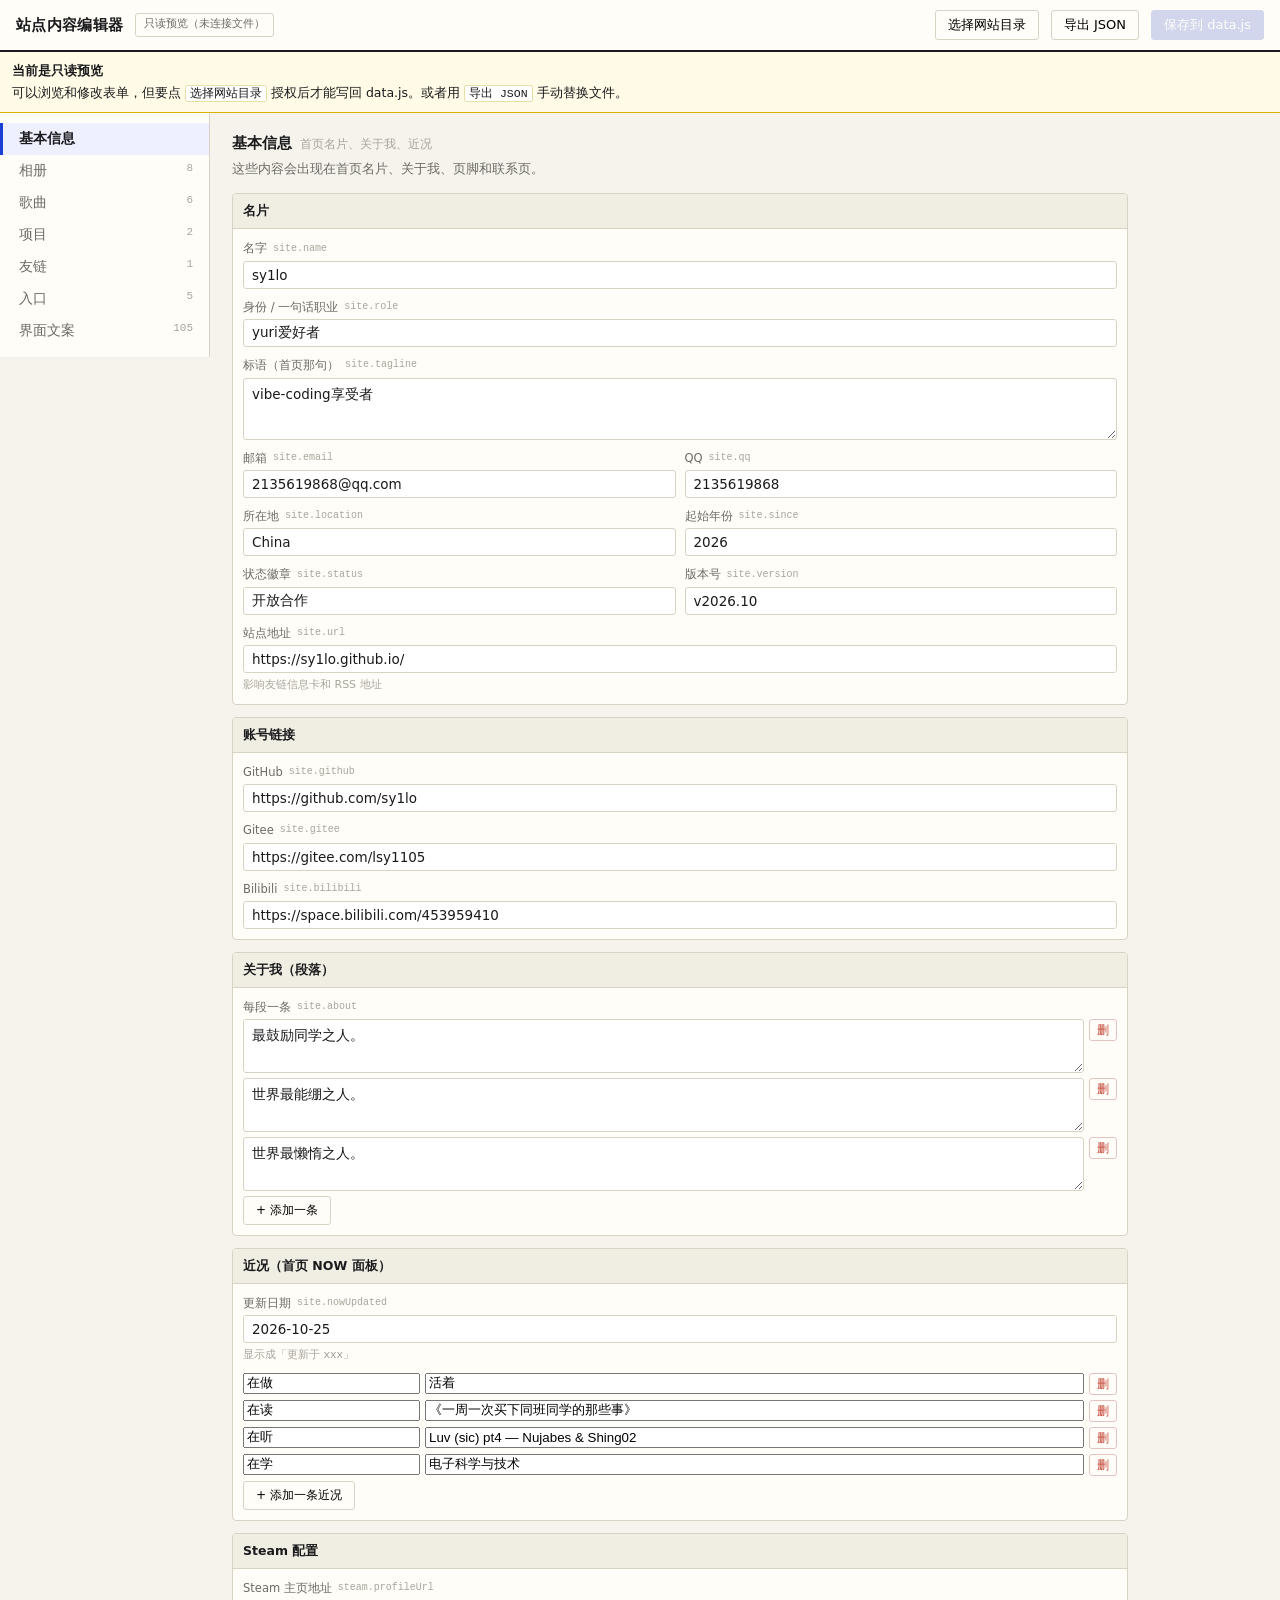
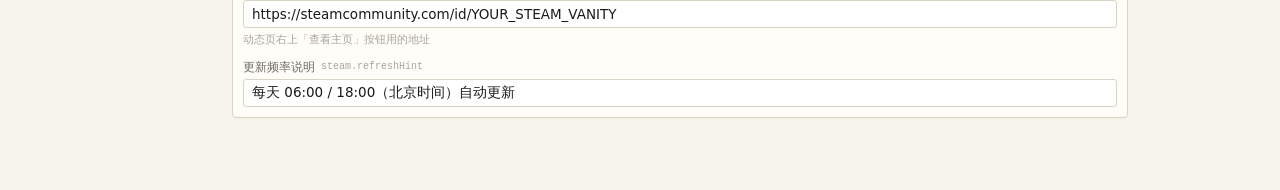
==== editor.html @ b324ead8 "feat: graphical editor for all site content; extract 105 hardcoded UI strings into data.js" ====
<!doctype html>
<html lang="zh-CN">
<head>
<meta charset="utf-8">
<meta name="viewport" content="width=device-width, initial-scale=1">
<meta name="robots" content="noindex, nofollow">
<title>站点内容编辑器</title>
<style>
  :root {
    --bg: #f5f3ec;
    --paper: #fffdf7;
    --ink: #1a1a1d;
    --soft: #6b6a63;
    --faint: #a8a59b;
    --line: #d8d3c4;
    --blue: #1b3fd6;
    --green: #2f8f4e;
    --red: #c0392b;
    --yellow: #ffe94a;
    --mono: "Consolas", "Menlo", monospace;
    --sans: "Segoe UI", "PingFang SC", "Microsoft YaHei", system-ui, sans-serif;
  }
  * { box-sizing: border-box; }
  body {
    margin: 0;
    background: var(--bg);
    color: var(--ink);
    font-family: var(--sans);
    font-size: 14px;
    line-height: 1.6;
  }

  /* ---------- 顶栏 ---------- */
  header {
    position: sticky; top: 0; z-index: 20;
    display: flex; align-items: center; gap: 12px;
    padding: 10px 16px;
    background: var(--paper);
    border-bottom: 2px solid var(--ink);
  }
  header h1 { margin: 0; font-size: 15px; font-weight: 600; letter-spacing: .02em; }
  header .file-state {
    font-family: var(--mono); font-size: 11px;
    color: var(--soft);
    padding: 2px 8px;
    border: 1px solid var(--line);
    border-radius: 3px;
  }
  header .file-state.ok { color: var(--green); border-color: var(--green); }
  header .file-state.dirty { color: #8a6d00; border-color: #d8b400; background: #fffbe6; }
  header .spacer { flex: 1 1 auto; }

  button {
    font-family: inherit; font-size: 13px;
    padding: 5px 12px;
    border: 1px solid var(--line);
    background: var(--paper);
    border-radius: 3px;
    cursor: pointer;
    transition: background .12s, border-color .12s;
  }
  button:hover { background: #f0ede2; border-color: var(--soft); }
  button:disabled { opacity: .45; cursor: not-allowed; }
  button.primary {
    background: var(--blue); color: #fff; border-color: var(--blue);
  }
  button.primary:hover { background: #16339f; }
  button.primary:disabled { background: #9aa8e0; border-color: #9aa8e0; }

  /* ---------- 布局 ---------- */
  .shell { display: grid; grid-template-columns: 210px minmax(0, 1fr); min-height: calc(100vh - 53px); }

  nav {
    border-right: 1px solid var(--line);
    background: var(--paper);
    padding: 10px 0;
    position: sticky; top: 53px;
    align-self: start;
    max-height: calc(100vh - 53px);
    overflow: auto;
  }
  nav button {
    display: block; width: 100%;
    padding: 7px 16px;
    border: 0; border-radius: 0;
    background: none;
    text-align: left;
    font-size: 13.5px;
    color: var(--soft);
    border-left: 3px solid transparent;
  }
  nav button:hover { background: #f5f2e8; color: var(--ink); }
  nav button.active {
    color: var(--ink); font-weight: 600;
    background: #eef0ff;
    border-left-color: var(--blue);
  }
  nav .nav-count {
    float: right; font-family: var(--mono); font-size: 11px; color: var(--faint);
  }

  main { padding: 18px 22px 60px; max-width: 940px; }

  h2.sec {
    font-size: 15px; margin: 0 0 4px;
    display: flex; align-items: baseline; gap: 8px;
  }
  h2.sec .hint { font-size: 11.5px; font-weight: 400; color: var(--faint); }
  p.sec-desc { margin: 0 0 14px; font-size: 12.5px; color: var(--soft); }

  .card {
    background: var(--paper);
    border: 1px solid var(--line);
    border-radius: 4px;
    margin-bottom: 12px;
    overflow: hidden;
  }
  .card > .card-head {
    display: flex; align-items: center; gap: 8px;
    padding: 7px 10px;
    background: #f0ede2;
    border-bottom: 1px solid var(--line);
    font-size: 12.5px; font-weight: 600;
  }
  .card > .card-head .idx {
    font-family: var(--mono); font-size: 11px; color: var(--faint);
  }
  .card > .card-head .grow { flex: 1 1 auto; }
  .card-body { padding: 10px; display: flex; flex-direction: column; gap: 9px; }

  .field { display: flex; flex-direction: column; gap: 3px; }
  .field > label {
    font-size: 11.5px; color: var(--soft);
    display: flex; align-items: center; gap: 6px;
  }
  .field > label .key { font-family: var(--mono); font-size: 10px; color: var(--faint); }
  .field input[type=text],
  .field input[type=number],
  .field input[type=url],
  .field textarea,
  .field select {
    width: 100%;
    font-family: inherit; font-size: 13.5px;
    padding: 5px 8px;
    border: 1px solid var(--line);
    border-radius: 3px;
    background: #fff;
    color: var(--ink);
  }
  .field textarea { resize: vertical; min-height: 62px; line-height: 1.55; }
  .field input:focus, .field textarea:focus, .field select:focus {
    outline: 2px solid #c3cdf7; border-color: var(--blue);
  }
  .field .hintline { font-size: 11px; color: var(--faint); }

  .row2 { display: grid; grid-template-columns: 1fr 1fr; gap: 9px; }
  .row3 { display: grid; grid-template-columns: 1fr 1fr 1fr; gap: 9px; }

  .listfield { display: flex; flex-direction: column; gap: 5px; }
  .listfield .item { display: flex; gap: 5px; align-items: flex-start; }
  .listfield .item textarea { flex: 1 1 auto; min-height: 40px; }
  .listfield .item button {
    flex: none; padding: 4px 7px; font-size: 12px; line-height: 1;
    color: var(--red); border-color: #e4c4c0;
  }
  .listfield .item button:hover { background: #fdf0ee; }
  .listfield > .add { align-self: flex-start; font-size: 12px; }

  .thumb {
    width: 92px; height: 62px; object-fit: cover;
    border: 1px solid var(--line); border-radius: 3px;
    background: #eee;
  }
  .photo-head { display: flex; gap: 10px; align-items: flex-start; }
  .photo-head .meta { flex: 1 1 auto; min-width: 0; }

  .empty {
    padding: 26px; text-align: center;
    color: var(--faint); font-size: 13px;
    border: 1px dashed var(--line); border-radius: 4px;
  }

  /* ---------- 提示条 ---------- */
  .banner {
    margin: 0 0 14px;
    padding: 9px 12px;
    border: 1px solid #d8b400;
    background: #fffbe6;
    border-radius: 4px;
    font-size: 12.5px;
    line-height: 1.6;
  }
  .banner strong { display: block; margin-bottom: 2px; }
  .banner code {
    font-family: var(--mono); font-size: 11.5px;
    background: #fff; padding: 1px 4px; border-radius: 2px;
    border: 1px solid #e8dfa8;
  }
  .banner .actions { margin-top: 7px; display: flex; gap: 8px; flex-wrap: wrap; }

  /* ---------- Toast ---------- */
  #toast {
    position: fixed; left: 50%; bottom: 26px;
    transform: translate(-50%, 12px);
    padding: 7px 16px;
    background: var(--ink); color: #fff;
    border-radius: 4px;
    font-size: 13px;
    opacity: 0; pointer-events: none;
    transition: opacity .18s, transform .18s;
    z-index: 99;
  }
  #toast.on { opacity: 1; transform: translate(-50%, 0); }

  .hidden { display: none !important; }

  @media (max-width: 760px) {
    .shell { grid-template-columns: 1fr; }
    nav {
      position: static; max-height: none;
      border-right: 0; border-bottom: 1px solid var(--line);
      display: flex; flex-wrap: wrap; gap: 4px; padding: 8px;
    }
    nav button {
      width: auto; border-left: 0; border-radius: 3px;
      padding: 5px 10px; border: 1px solid var(--line);
    }
    nav button.active { border-color: var(--blue); }
    nav .nav-count { float: none; margin-left: 4px; }
    main { padding: 14px 12px 50px; }
    .row2, .row3 { grid-template-columns: 1fr; }
  }
</style>
</head>
<body>

<header>
  <h1>站点内容编辑器</h1>
  <span class="file-state" id="fileState">未连接文件</span>
  <span class="spacer"></span>
  <button id="btnOpen">选择网站目录</button>
  <button id="btnExport">导出 JSON</button>
  <button class="primary" id="btnSave" disabled>保存到 data.js</button>
</header>

<div class="shell">
  <nav id="nav"></nav>
  <main id="main">
    <div class="banner">
      <strong>先做一步：选择网站目录</strong>
      点右上角 <code>选择网站目录</code>，选中你本地的站点文件夹（就是包含 <code>index.html</code> 的那个）。
      授权一次后，以后打开本页可以直接保存，不用再选。
      <div class="actions">
        <button id="btnOpen2">现在选择</button>
      </div>
    </div>
  </main>
</div>

<div id="toast"></div>

<script>
(function () {
  "use strict";

  /* ============================================================
     数据模型
     ============================================================ */
  const DATA_PATH = "assets/js/data.js";
  const PHOTOS_DIR = "assets/photos";
  const AUDIO_DIR = "assets/audio";

  let DATA = null;          // 解析出来的完整数据对象
  let dirHandle = null;     // 目录句柄（File System Access API）
  let fileHandle = null;    // data.js 句柄
  let dirty = false;
  let currentTab = "site";

  const $ = (s) => document.querySelector(s);
  const el = (tag, cls, text) => {
    const n = document.createElement(tag);
    if (cls) n.className = cls;
    if (text != null) n.textContent = text;
    return n;
  };

  /* ============================================================
     Toast
     ============================================================ */
  let toastTimer = null;
  function toast(msg) {
    const t = $("#toast");
    t.textContent = msg;
    t.classList.add("on");
    clearTimeout(toastTimer);
    toastTimer = setTimeout(() => t.classList.remove("on"), 2200);
  }

  function markDirty() {
    dirty = true;
    const s = $("#fileState");
    s.textContent = fileHandle ? "有未保存修改" : "未连接文件";
    s.className = "file-state dirty";
    $("#btnSave").disabled = !fileHandle;
  }

  function markClean() {
    dirty = false;
    const s = $("#fileState");
    s.textContent = fileHandle ? fileHandle.name + " · 已保存" : "未连接文件";
    s.className = "file-state ok";
    $("#btnSave").disabled = !fileHandle;
  }

  /* ============================================================
     读写 data.js
     ============================================================ */
  const START = "const DATA =";
  const END = ";\n";

  function parseDataFile(text) {
    const i = text.indexOf(START);
    if (i < 0) throw new Error("没找到 `const DATA =`，data.js 格式可能被改过了");
    const body = text.slice(i + START.length);
    /* 从末尾找最后一个 }; ，只取到 } 为止（不含分号） */
    const j = body.lastIndexOf("};");
    if (j < 0) throw new Error("没找到对象结束的 };");
    const objSrc = body.slice(0, j + 1);
    /* 用 Function 求值（本地可信文件，且编辑器只读自己仓库） */
    const fn = new Function("return (" + objSrc + ");");
    return fn();
  }

  function serializeDataFile(obj) {
    return (
      "/* ============================================================\n" +
      "   站点内容 —— 只改这个文件，页面自动更新\n" +
      "   ------------------------------------------------------------\n" +
      "   建议用根目录的 editor.html 图形化编辑，不用手写。\n" +
      "   site      你本人：名字、邮箱、QQ、社交账号、自我介绍、近况\n" +
      "   tracks    磁带架上的歌（音频在 assets/audio/）\n" +
      "   projects  项目\n" +
      "   photos    相册（图片在 assets/photos/）\n" +
      "   friends   友情链接\n" +
      "   socials   别的入口\n" +
      "   steam     Steam 动态配置\n" +
      "   ui        界面文案（key 与 index.html 的 data-ui 对应）\n" +
      "   ============================================================ */\n\n" +
      "const DATA = " +
      JSON.stringify(obj, null, 2) +
      ";\n"
    );
  }

  async function loadFromDir(handle) {
    dirHandle = handle;
    const fh = await handle.getFileHandle(DATA_PATH, { create: false });
    fileHandle = fh;
    const file = await fh.getFile();
    const text = await file.text();
    DATA = parseDataFile(text);
    markClean();
    render();
    toast("已载入 " + DATA_PATH);
  }

  /* ============================================================
     打开目录
     ============================================================ */
  async function pickDir() {
    if (!window.showDirectoryPicker) {
      toast("这个浏览器不支持目录授权，请用 Chrome 或 Edge");
      return;
    }
    try {
      const handle = await window.showDirectoryPicker({ mode: "readwrite" });
      await loadFromDir(handle);
      /* 记住句柄，刷新后可直接请求权限 */
      await idbSet("dir", handle);
    } catch (e) {
      if (e.name !== "AbortError") toast("打开失败：" + e.message);
    }
  }

  async function tryRestore() {
    const handle = await idbGet("dir");
    if (handle) {
      try {
        const perm = await handle.queryPermission({ mode: "readwrite" });
        if (perm === "granted") {
          await loadFromDir(handle);
          return;
        }
        /* 需要重新授权，显示提示 */
        const s = $("#fileState");
        s.textContent = "上次的目录需要重新授权";
        s.className = "file-state dirty";
        $("#btnOpen").textContent = "重新授权目录";
      } catch { /* 句柄失效 */ }
    }
    await tryFetchPreview();
  }

  /* 通过 http 打开时，可以只读预览（不写文件，保存按钮保持禁用）。
     这样不选目录也能先看看各个标签页。 */
  async function tryFetchPreview() {
    if (!/^https?:$/.test(location.protocol)) return;
    try {
      const res = await fetch("../" + DATA_PATH, { cache: "no-store" });
      if (!res.ok) return;
      const text = await res.text();
      DATA = parseDataFile(text);
      const s = $("#fileState");
      s.textContent = "只读预览（未连接文件）";
      s.className = "file-state";
      $("#btnSave").disabled = true;
      render();
      showPreviewBanner(true);
    } catch { /* 忽略，保持空状态 */ }
  }

  /* 预览模式的提示条（放在 main 外面，避免被 render 清掉） */
  function showPreviewBanner(on) {
    let b = document.getElementById("previewBanner");
    if (!on) { if (b) b.remove(); return; }
    if (b) return;
    b = document.createElement("div");
    b.id = "previewBanner";
    b.className = "banner";
    b.style.cssText = "margin:0;border-radius:0;border-left:0;border-right:0;border-top:0";
    b.innerHTML =
      "<strong>当前是只读预览</strong>" +
      "可以浏览和修改表单，但要点 <code>选择网站目录</code> 授权后才能写回 data.js。" +
      "或者用 <code>导出 JSON</code> 手动替换文件。";
    document.querySelector(".shell").before(b);
  }

  /* 极简 IndexedDB，用来存目录句柄 */
  function idb() {
    return new Promise((res, rej) => {
      const r = indexedDB.open("site-editor", 1);
      r.onupgradeneeded = () => r.result.createObjectStore("kv");
      r.onsuccess = () => res(r.result);
      r.onerror = () => rej(r.error);
    });
  }
  async function idbSet(k, v) {
    const db = await idb();
    return new Promise((res, rej) => {
      const tx = db.transaction("kv", "readwrite");
      tx.objectStore("kv").put(v, k);
      tx.oncomplete = res;
      tx.onerror = () => rej(tx.error);
    });
  }
  async function idbGet(k) {
    const db = await idb();
    return new Promise((res) => {
      const tx = db.transaction("kv", "readonly");
      const rq = tx.objectStore("kv").get(k);
      rq.onsuccess = () => res(rq.result);
      rq.onerror = () => res(null);
    });
  }

  /* ============================================================
     保存
     ============================================================ */
  async function save() {
    if (!fileHandle) { toast("请先选择网站目录"); return; }
    try {
      const text = serializeDataFile(DATA);
      /* 先自检：能重新解析才算合法 */
      parseDataFile(text);
      const w = await fileHandle.createWritable();
      await w.write(text);
      await w.close();
      markClean();
      toast("已保存到 " + DATA_PATH + "，刷新网页即可看到");
    } catch (e) {
      toast("保存失败：" + e.message);
    }
  }

  /* ============================================================
     通用控件
     ============================================================ */
  function field(label, value, onChange, opts = {}) {
    const wrap = el("div", "field");
    const lb = el("label");
    lb.appendChild(el("span", null, label));
    if (opts.key) lb.appendChild(el("span", "key", opts.key));
    wrap.appendChild(lb);

    let input;
    if (opts.type === "textarea") {
      input = el("textarea");
      input.value = value == null ? "" : String(value);
      if (opts.rows) input.rows = opts.rows;
    } else if (opts.type === "select") {
      input = el("select");
      (opts.options || []).forEach((o) => {
        const op = el("option", null, o.label);
        op.value = o.value;
        if (String(value) === String(o.value)) op.selected = true;
        input.appendChild(op);
      });
    } else {
      input = el("input");
      input.type = opts.type || "text";
      input.value = value == null ? "" : String(value);
      if (opts.placeholder) input.placeholder = opts.placeholder;
    }

    const handler = () => {
      let v = input.value;
      if (opts.type === "number") v = v === "" ? 0 : Number(v);
      onChange(v);
      markDirty();
      if (opts.onInput) opts.onInput(v, wrap);
    };
    input.addEventListener(opts.live ? "input" : "change", handler);
    if (opts.type !== "select") input.addEventListener("input", handler);

    wrap.appendChild(input);
    if (opts.hint) wrap.appendChild(el("div", "hintline", opts.hint));
    return wrap;
  }

  /* 字符串数组编辑（列表） */
  function listField(label, arr, onChange, opts = {}) {
    const wrap = el("div", "field");
    const lb = el("label");
    lb.appendChild(el("span", null, label));
    if (opts.key) lb.appendChild(el("span", "key", opts.key));
    wrap.appendChild(lb);

    const box = el("div", "listfield");
    wrap.appendChild(box);

    function rebuild() {
      box.innerHTML = "";
      arr.forEach((v, i) => {
        const row = el("div", "item");
        const ta = el("textarea");
        ta.value = v;
        ta.rows = 2;
        ta.addEventListener("input", () => {
          arr[i] = ta.value;
          onChange(arr);
          markDirty();
        });
        const del = el("button", null, "删");
        del.type = "button";
        del.title = "删除这一条";
        del.addEventListener("click", () => {
          arr.splice(i, 1);
          onChange(arr);
          markDirty();
          rebuild();
        });
        row.appendChild(ta);
        row.appendChild(del);
        box.appendChild(row);
      });
      const add = el("button", "add", "+ 添加一条");
      add.type = "button";
      add.addEventListener("click", () => {
        arr.push("");
        onChange(arr);
        markDirty();
        rebuild();
      });
      box.appendChild(add);
    }
    rebuild();
    return wrap;
  }

  function card(title, idx, bodyBuilder, opts = {}) {
    const c = el("div", "card");
    const head = el("div", "card-head");
    if (idx != null) head.appendChild(el("span", "idx", String(idx).padStart(2, "0")));
    head.appendChild(el("span", "grow", title));
    if (opts.onDelete) {
      const d = el("button", null, "删除");
      d.type = "button";
      d.style.cssText = "padding:3px 8px;font-size:12px;color:var(--red);border-color:#e4c4c0";
      d.addEventListener("click", () => {
        if (confirm("确定删除「" + title + "」？")) {
          opts.onDelete();
          markDirty();
        }
      });
      head.appendChild(d);
    }
    c.appendChild(head);
    const body = el("div", "card-body");
    c.appendChild(body);
    bodyBuilder(body);
    return c;
  }

  /* ============================================================
     各标签页渲染
     ============================================================ */
  const TABS = [
    { id: "site", label: "基本信息" },
    { id: "photos", label: "相册" },
    { id: "tracks", label: "歌曲" },
    { id: "projects", label: "项目" },
    { id: "friends", label: "友链" },
    { id: "socials", label: "入口" },
    { id: "ui", label: "界面文案" }
  ];

  function renderNav() {
    const nav = $("#nav");
    nav.innerHTML = "";
    TABS.forEach((t) => {
      const b = el("button", t.id === currentTab ? "active" : "");
      b.type = "button";
      b.appendChild(el("span", null, t.label));

      let n = 0;
      if (DATA) {
        if (t.id === "photos") n = DATA.photos.length;
        else if (t.id === "tracks") n = DATA.tracks.length;
        else if (t.id === "projects") n = DATA.projects.length;
        else if (t.id === "friends") n = DATA.friends.length;
        else if (t.id === "socials") n = DATA.socials.length;
        else if (t.id === "ui") n = Object.keys(DATA.ui || {}).length;
      }
      if (n) b.appendChild(el("span", "nav-count", String(n)));

      b.addEventListener("click", () => {
        currentTab = t.id;
        render();
      });
      nav.appendChild(b);
    });
  }

  function render() {
    renderNav();
    const main = $("#main");
    main.innerHTML = "";
    if (!DATA) return;

    if (currentTab === "site") renderSite(main);
    else if (currentTab === "photos") renderPhotos(main);
    else if (currentTab === "tracks") renderTracks(main);
    else if (currentTab === "projects") renderProjects(main);
    else if (currentTab === "friends") renderFriends(main);
    else if (currentTab === "socials") renderSocials(main);
    else if (currentTab === "ui") renderUI(main);
  }

  /* ---------- 基本信息 ---------- */
  function renderSite(main) {
    const S = DATA.site;
    main.appendChild(el("h2", "sec", "基本信息")).appendChild(el("span", "hint", "首页名片、关于我、近况"));
    main.appendChild(el("p", "sec-desc", "这些内容会出现在首页名片、关于我、页脚和联系页。"));

    main.appendChild(card("名片", null, (body) => {
      body.appendChild(field("名字", S.name, (v) => (S.name = v), { key: "site.name" }));
      body.appendChild(field("身份 / 一句话职业", S.role, (v) => (S.role = v), { key: "site.role" }));
      body.appendChild(field("标语（首页那句）", S.tagline, (v) => (S.tagline = v), { type: "textarea", key: "site.tagline" }));
      const r = el("div", "row2");
      r.appendChild(field("邮箱", S.email, (v) => (S.email = v), { key: "site.email" }));
      r.appendChild(field("QQ", S.qq, (v) => (S.qq = v), { key: "site.qq" }));
      body.appendChild(r);
      const r2 = el("div", "row2");
      r2.appendChild(field("所在地", S.location, (v) => (S.location = v), { key: "site.location" }));
      r2.appendChild(field("起始年份", S.since, (v) => (S.since = Number(v) || v), { type: "number", key: "site.since" }));
      body.appendChild(r2);
      const r3 = el("div", "row2");
      r3.appendChild(field("状态徽章", S.status, (v) => (S.status = v), { key: "site.status" }));
      r3.appendChild(field("版本号", S.version, (v) => (S.version = v), { key: "site.version" }));
      body.appendChild(r3);
      body.appendChild(field("站点地址", S.url, (v) => (S.url = v), { key: "site.url", hint: "影响友链信息卡和 RSS 地址" }));
    }));

    main.appendChild(card("账号链接", null, (body) => {
      body.appendChild(field("GitHub", S.github, (v) => (S.github = v), { key: "site.github" }));
      body.appendChild(field("Gitee", S.gitee, (v) => (S.gitee = v), { key: "site.gitee" }));
      body.appendChild(field("Bilibili", S.bilibili, (v) => (S.bilibili = v), { key: "site.bilibili" }));
    }));

    main.appendChild(card("关于我（段落）", null, (body) => {
      body.appendChild(listField("每段一条", S.about, (arr) => (S.about = arr), { key: "site.about" }));
    }));

    main.appendChild(card("近况（首页 NOW 面板）", null, (body) => {
      body.appendChild(field("更新日期", S.nowUpdated, (v) => (S.nowUpdated = v), { key: "site.nowUpdated", hint: "显示成「更新于 xxx」" }));
      const box = el("div", "listfield");
      body.appendChild(box);

      function rebuild() {
        box.innerHTML = "";
        S.now.forEach((item, i) => {
          const row = el("div", "item");
          const k = el("input");
          k.type = "text"; k.value = item.k; k.style.flex = "0 0 84px";
          k.addEventListener("input", () => { item.k = k.value; markDirty(); });
          const v = el("input");
          v.type = "text"; v.value = item.v; v.style.flex = "1 1 auto";
          v.addEventListener("input", () => { item.v = v.value; markDirty(); });
          const del = el("button", null, "删");
          del.type = "button";
          del.addEventListener("click", () => { S.now.splice(i, 1); markDirty(); rebuild(); });
          row.appendChild(k); row.appendChild(v); row.appendChild(del);
          box.appendChild(row);
        });
        const add = el("button", "add", "+ 添加一条近况");
        add.type = "button";
        add.addEventListener("click", () => { S.now.push({ k: "", v: "" }); markDirty(); rebuild(); });
        box.appendChild(add);
      }
      rebuild();
    }));

    main.appendChild(card("Steam 配置", null, (body) => {
      body.appendChild(field("Steam 主页地址", DATA.steam.profileUrl, (v) => (DATA.steam.profileUrl = v), {
        key: "steam.profileUrl",
        hint: "动态页右上「查看主页」按钮用的地址"
      }));
      body.appendChild(field("更新频率说明", DATA.steam.refreshHint, (v) => (DATA.steam.refreshHint = v), { key: "steam.refreshHint" }));
    }));
  }

  /* ---------- 相册 ---------- */
  function renderPhotos(main) {
    main.appendChild(el("h2", "sec", "相册")).appendChild(el("span", "hint", DATA.photos.length + " 张"));
    main.appendChild(el("p", "sec-desc",
      "改标题、分类和说明。「加一张」会读取图片真实宽高并自动填好，不用手算。图片文件放在 " + PHOTOS_DIR + "/。"));

    const addRow = el("div");
    addRow.style.cssText = "margin-bottom:12px;display:flex;gap:8px;flex-wrap:wrap";
    const addBtn = el("button", "primary", "+ 加一张图片");
    addBtn.type = "button";
    addBtn.addEventListener("click", addPhoto);
    addRow.appendChild(addBtn);
    main.appendChild(addRow);

    DATA.photos.forEach((p, i) => {
      const c = card(p.caption || "(未命名)", i + 1, (body) => {
        const head = el("div", "photo-head");
        const img = el("img", "thumb");
        img.src = "../" + p.src;
        img.alt = "";
        img.loading = "lazy";
        head.appendChild(img);

        const meta = el("div", "meta");
        meta.appendChild(field("标题", p.caption, (v) => {
          p.caption = v;
          c.querySelector(".card-head .grow").textContent = v || "(未命名)";
        }, { key: "photos[].caption" }));
        const r = el("div", "row2");
        r.appendChild(field("分类标签", p.tag, (v) => (p.tag = v), { key: "photos[].tag", hint: "相册页顶部筛选用" }));
        r.appendChild(field("文件名", p.src, (v) => (p.src = v), { key: "photos[].src" }));
        meta.appendChild(r);
        head.appendChild(meta);
        body.appendChild(head);

        body.appendChild(el("div", "hintline",
          `尺寸 ${p.w}×${p.h}（自动读取，一般不用改）`));
      }, {
        onDelete: () => {
          DATA.photos.splice(i, 1);
          render();
        }
      });
      main.appendChild(c);
    });

    if (!DATA.photos.length) main.appendChild(el("div", "empty", "还没有图片，点上面「加一张图片」"));
  }

  async function addPhoto() {
    if (!window.showOpenFilePicker) { toast("这个浏览器不支持选文件，请用 Chrome / Edge"); return; }
    try {
      const [fh] = await window.showOpenFilePicker({
        types: [{ description: "图片", accept: { "image/*": [".jpg", ".jpeg", ".png", ".webp"] } }],
        multiple: false
      });
      const file = await fh.getFile();
      const { w, h } = await imageSize(file);
      const name = file.name.replace(/[^\w.\-]/g, "_");

      /* 若已授权目录，顺便把文件写进 assets/photos/ */
      let finalName = name;
      if (dirHandle) {
        try {
          const photoDir = await dirHandle.getDirectoryHandle("assets")
            .then((d) => d.getDirectoryHandle("photos"));
          const dest = await photoDir.getFileHandle(name, { create: true });
          const w2 = await dest.createWritable();
          await w2.write(file);
          await w2.close();
          toast("图片已复制到 assets/photos/");
        } catch (e) {
          toast("图片没能自动复制，请手动放进 assets/photos/：" + e.message);
        }
      }

      DATA.photos.push({
        src: PHOTOS_DIR + "/" + finalName,
        w, h,
        tag: "未分类",
        caption: file.name.replace(/\.[^.]+$/, "")
      });
      markDirty();
      render();
    } catch (e) {
      if (e.name !== "AbortError") toast("添加失败：" + e.message);
    }
  }

  function imageSize(file) {
    return new Promise((res, rej) => {
      const url = URL.createObjectURL(file);
      const img = new Image();
      img.onload = () => {
        res({ w: img.naturalWidth, h: img.naturalHeight });
        URL.revokeObjectURL(url);
      };
      img.onerror = () => { URL.revokeObjectURL(url); rej(new Error("读不出图片尺寸")); };
      img.src = url;
    });
  }

  /* ---------- 歌曲 ---------- */
  function renderTracks(main) {
    main.appendChild(el("h2", "sec", "歌曲")).appendChild(el("span", "hint", DATA.tracks.length + " 首"));
    main.appendChild(el("p", "sec-desc",
      "磁带架上的歌。时长会自动从音频文件读出来，不用手算秒数。音频放在 " + AUDIO_DIR + "/。"));

    const addRow = el("div");
    addRow.style.cssText = "margin-bottom:12px";
    const addBtn = el("button", "primary", "+ 加一首歌");
    addBtn.type = "button";
    addBtn.addEventListener("click", addTrack);
    addRow.appendChild(addBtn);
    main.appendChild(addRow);

    DATA.tracks.forEach((t, i) => {
      const c = card(t.title || "(未命名)", i + 1, (body) => {
        body.appendChild(field("曲名", t.title, (v) => {
          t.title = v;
          c.querySelector(".card-head .grow").textContent = v || "(未命名)";
        }, { key: "tracks[].title" }));
        const r = el("div", "row2");
        r.appendChild(field("艺人", t.artist, (v) => (t.artist = v), { key: "tracks[].artist" }));
        r.appendChild(field("年份", t.year, (v) => (t.year = Number(v) || v), { type: "number", key: "tracks[].year" }));
        body.appendChild(r);
        body.appendChild(field("专辑", t.album, (v) => (t.album = v), { key: "tracks[].album" }));

        const r2 = el("div", "row2");
        r2.appendChild(field("音频文件", t.src, (v) => (t.src = v), { key: "tracks[].src" }));
        r2.appendChild(field("时长（秒）", t.dur, (v) => (t.dur = Number(v) || 0), {
          type: "number", key: "tracks[].dur", hint: "点下面按钮可自动读取"
        }));
        body.appendChild(r2);

        const durBtn = el("button", null, "从音频文件读取时长");
        durBtn.type = "button";
        durBtn.addEventListener("click", () => readDuration(t, c));
        body.appendChild(durBtn);

        const r3 = el("div", "row2");
        r3.appendChild(field("卡片色条", t.stripe, (v) => (t.stripe = v), {
          type: "select", key: "tracks[].stripe",
          options: [
            { value: "blue", label: "blue 蓝" },
            { value: "pink", label: "pink 粉" },
            { value: "lime", label: "lime 黄绿" },
            { value: "gray", label: "gray 灰" }
          ]
        }));
        r3.appendChild(field("id", t.id, (v) => (t.id = v), { key: "tracks[].id", hint: "内部标识，可留空" }));
        body.appendChild(r3);

        body.appendChild(listField("听感备注（每行一条）", t.note, (arr) => (t.note = arr), { key: "tracks[].note" }));
      }, {
        onDelete: () => { DATA.tracks.splice(i, 1); render(); }
      });
      main.appendChild(c);
    });
  }

  async function readDuration(t, cardEl) {
    if (!t.src) { toast("先填音频文件名"); return; }
    const audio = new Audio("../" + t.src);
    audio.addEventListener("loadedmetadata", () => {
      if (!isFinite(audio.duration)) { toast("读不出时长，可能文件路径不对"); return; }
      t.dur = Math.round(audio.duration * 100) / 100;
      markDirty();
      render();
      toast("时长：" + Math.floor(t.dur / 60) + ":" + String(Math.round(t.dur % 60)).padStart(2, "0"));
    });
    audio.addEventListener("error", () => toast("音频加载失败：" + t.src));
    audio.load();
  }

  async function addTrack() {
    if (!window.showOpenFilePicker) { toast("这个浏览器不支持选文件，请用 Chrome / Edge"); return; }
    try {
      const [fh] = await window.showOpenFilePicker({
        types: [{ description: "音频", accept: { "audio/*": [".mp3", ".flac", ".wav", ".m4a", ".ogg"] } }],
        multiple: false
      });
      const file = await fh.getFile();
      const name = file.name.replace(/[^\w.\-]/g, "_");

      if (dirHandle) {
        try {
          const audioDir = await dirHandle.getDirectoryHandle("assets")
            .then((d) => d.getDirectoryHandle("audio"));
          const dest = await audioDir.getFileHandle(name, { create: true });
          const w = await dest.createWritable();
          await w.write(file);
          await w.close();
        } catch (e) {
          toast("音频没能自动复制，请手动放进 " + AUDIO_DIR + "/");
        }
      }

      const dur = await audioDuration(file);

      DATA.tracks.push({
        id: "track" + Date.now(),
        title: file.name.replace(/\.[^.]+$/, ""),
        artist: "",
        album: "",
        year: new Date().getFullYear(),
        src: AUDIO_DIR + "/" + name,
        dur: dur || 0,
        stripe: "blue",
        note: [""]
      });
      markDirty();
      render();
    } catch (e) {
      if (e.name !== "AbortError") toast("添加失败：" + e.message);
    }
  }

  function audioDuration(file) {
    return new Promise((res) => {
      const url = URL.createObjectURL(file);
      const a = new Audio();
      a.onloadedmetadata = () => {
        const d = Math.round(a.duration * 100) / 100;
        URL.revokeObjectURL(url);
        res(isFinite(d) ? d : 0);
      };
      a.onerror = () => { URL.revokeObjectURL(url); res(0); };
      a.src = url;
    });
  }

  /* ---------- 项目 ---------- */
  function renderProjects(main) {
    main.appendChild(el("h2", "sec", "项目")).appendChild(el("span", "hint", DATA.projects.length + " 个"));
    main.appendChild(el("p", "sec-desc", "项目页的卡片。仓库地址填 GitHub 或 Gitee 都能识别。"));

    const addRow = el("div");
    addRow.style.cssText = "margin-bottom:12px";
    const addBtn = el("button", "primary", "+ 加一个项目");
    addBtn.type = "button";
    addBtn.addEventListener("click", () => {
      DATA.projects.push({
        id: "proj" + Date.now(),
        title: "新项目",
        subtitle: "",
        summary: "",
        year: new Date().getFullYear(),
        status: "wip",
        host: "github",
        tags: [],
        stack: "",
        repo: "",
        stripe: "blue"
      });
      markDirty();
      render();
    });
    addRow.appendChild(addBtn);
    main.appendChild(addRow);

    DATA.projects.forEach((p, i) => {
      const c = card(p.title || "(未命名)", i + 1, (body) => {
        body.appendChild(field("名称", p.title, (v) => {
          p.title = v;
          c.querySelector(".card-head .grow").textContent = v || "(未命名)";
        }, { key: "projects[].title" }));
        body.appendChild(field("副标题", p.subtitle, (v) => (p.subtitle = v), { key: "projects[].subtitle" }));
        body.appendChild(field("简介", p.summary, (v) => (p.summary = v), { type: "textarea", key: "projects[].summary" }));

        const r = el("div", "row3");
        r.appendChild(field("年份", p.year, (v) => (p.year = Number(v) || v), { type: "number", key: "projects[].year" }));
        r.appendChild(field("状态", p.status, (v) => (p.status = v), {
          type: "select", key: "projects[].status",
          options: [
            { value: "live", label: "维护中" },
            { value: "wip", label: "开发中" },
            { value: "arch", label: "已归档" }
          ]
        }));
        r.appendChild(field("色条", p.stripe, (v) => (p.stripe = v), {
          type: "select", key: "projects[].stripe",
          options: [
            { value: "blue", label: "blue" },
            { value: "pink", label: "pink" },
            { value: "lime", label: "lime" },
            { value: "gray", label: "gray" }
          ]
        }));
        body.appendChild(r);

        const r2 = el("div", "row2");
        r2.appendChild(field("仓库地址", p.repo, (v) => {
          p.repo = v;
          p.host = /gitee\.com/.test(v) ? "gitee" : "github";
        }, { key: "projects[].repo" }));
        r2.appendChild(field("技术栈说明", p.stack, (v) => (p.stack = v), { key: "projects[].stack" }));
        body.appendChild(r2);

        body.appendChild(field("标签（逗号分隔）", (p.tags || []).join(", "), (v) => {
          p.tags = v.split(",").map((s) => s.trim()).filter(Boolean);
        }, { key: "projects[].tags" }));
      }, {
        onDelete: () => { DATA.projects.splice(i, 1); render(); }
      });
      main.appendChild(c);
    });
  }

  /* ---------- 友链 ---------- */
  function renderFriends(main) {
    main.appendChild(el("h2", "sec", "友情链接")).appendChild(el("span", "hint", DATA.friends.length + " 个"));
    main.appendChild(el("p", "sec-desc", "友链页的卡片，首页侧栏也会显示前几个。"));

    const addRow = el("div");
    addRow.style.cssText = "margin-bottom:12px";
    const addBtn = el("button", "primary", "+ 加一个友链");
    addBtn.type = "button";
    addBtn.addEventListener("click", () => {
      DATA.friends.push({ name: "新站点", desc: "", url: "https://", tags: [] });
      markDirty();
      render();
    });
    addRow.appendChild(addBtn);
    main.appendChild(addRow);

    DATA.friends.forEach((f, i) => {
      const c = card(f.name || "(未命名)", i + 1, (body) => {
        body.appendChild(field("站点名", f.name, (v) => {
          f.name = v;
          c.querySelector(".card-head .grow").textContent = v || "(未命名)";
        }, { key: "friends[].name" }));
        body.appendChild(field("描述", f.desc, (v) => (f.desc = v), { type: "textarea", key: "friends[].desc" }));
        body.appendChild(field("网址", f.url, (v) => (f.url = v), { key: "friends[].url" }));
        body.appendChild(field("标签（逗号分隔）", (f.tags || []).join(", "), (v) => {
          f.tags = v.split(",").map((s) => s.trim()).filter(Boolean);
        }, { key: "friends[].tags" }));
      }, {
        onDelete: () => { DATA.friends.splice(i, 1); render(); }
      });
      main.appendChild(c);
    });
  }

  /* ---------- 入口 ---------- */
  function renderSocials(main) {
    main.appendChild(el("h2", "sec", "别的入口")).appendChild(el("span", "hint", DATA.socials.length + " 个"));
    main.appendChild(el("p", "sec-desc", "联系页 ELSEWHERE 列表里的那些链接。"));

    const addRow = el("div");
    addRow.style.cssText = "margin-bottom:12px";
    const addBtn = el("button", "primary", "+ 加一个入口");
    addBtn.type = "button";
    addBtn.addEventListener("click", () => {
      DATA.socials.push({ label: "新入口", handle: "", url: "https://", kind: "" });
      markDirty();
      render();
    });
    addRow.appendChild(addBtn);
    main.appendChild(addRow);

    DATA.socials.forEach((s, i) => {
      const c = card(s.label || "(未命名)", i + 1, (body) => {
        const r = el("div", "row2");
        r.appendChild(field("名称", s.label, (v) => {
          s.label = v;
          c.querySelector(".card-head .grow").textContent = v || "(未命名)";
        }, { key: "socials[].label" }));
        r.appendChild(field("类型", s.kind, (v) => (s.kind = v), { key: "socials[].kind", hint: "显示在左侧，如「代码」「邮件」" }));
        body.appendChild(r);
        body.appendChild(field("显示值", s.handle, (v) => (s.handle = v), { key: "socials[].handle" }));
        body.appendChild(field("链接", s.url, (v) => (s.url = v), { key: "socials[].url" }));
      }, {
        onDelete: () => { DATA.socials.splice(i, 1); render(); }
      });
      main.appendChild(c);
    });
  }

  /* ---------- 界面文案 ---------- */
  /* 分组来源：优先用 data.js 里 uiGroup 映射；没有则回退到当前文档的 data-ui-group */
  let uiGroupMap = null;

  function buildGroupMap() {
    if (uiGroupMap) return uiGroupMap;
    uiGroupMap = {};
    /* 1. 尝试从当前文档读（同一页面内嵌时可用） */
    document.querySelectorAll("[data-ui]").forEach((n) => {
      const k = n.getAttribute("data-ui");
      const g = n.getAttribute("data-ui-group");
      if (k && g) uiGroupMap[k] = g;
    });
    /* 2. data.js 里若带 uiGroup 映射则合并 */
    if (DATA && DATA.uiGroup) {
      Object.assign(uiGroupMap, DATA.uiGroup);
    }
    return uiGroupMap;
  }

  function renderUI(main) {
    const ui = DATA.ui || {};
    const keys = Object.keys(ui);
    const groupMap = buildGroupMap();

    main.appendChild(el("h2", "sec", "界面文案")).appendChild(el("span", "hint", keys.length + " 条"));
    main.appendChild(el("p", "sec-desc",
      "这些是页面上那些固定的说明文字。按页面分组，改完保存即可。"));

    /* 搜索框 */
    const searchWrap = el("div", "field");
    searchWrap.style.cssText = "margin-bottom:14px";
    const si = el("input");
    si.type = "text";
    si.placeholder = "搜索文案内容或 key…";
    searchWrap.appendChild(si);
    main.appendChild(searchWrap);

    const listBox = el("div");
    main.appendChild(listBox);

    /* 按 group 归组 */
    const groups = {};
    keys.forEach((k) => {
      const g = groupMap[k] || "其他";
      if (!groups[g]) groups[g] = [];
      groups[g].push(k);
    });

    function paint(filter) {
      listBox.innerHTML = "";
      const f = (filter || "").trim().toLowerCase();

      Object.keys(groups).sort((a, b) => a.localeCompare(b, "zh")).forEach((g) => {
        const matched = groups[g].filter((k) =>
          !f || ui[k].toLowerCase().includes(f) || k.toLowerCase().includes(f)
        );
        if (!matched.length) return;

        const c = el("div", "card");
        const head = el("div", "card-head");
        head.appendChild(el("span", "grow", g));
        head.appendChild(el("span", "idx", matched.length + " 条"));
        c.appendChild(head);

        const body = el("div", "card-body");
        matched.forEach((k) => {
          const isLong = ui[k].length > 34;
          body.appendChild(field(
            ui[k].length > 46 ? ui[k].slice(0, 46) + "…" : ui[k],
            ui[k],
            (v) => { ui[k] = v; markDirty(); },
            { key: k, type: isLong ? "textarea" : "text", rows: 2, live: true }
          ));
        });
        c.appendChild(body);
        listBox.appendChild(c);
      });

      if (!listBox.children.length) {
        listBox.appendChild(el("div", "empty", "没有匹配的文案"));
      }
    }

    si.addEventListener("input", () => paint(si.value));
    paint("");
  }

  /* ============================================================
     导出
     ============================================================ */
  $("#btnExport").addEventListener("click", () => {
    if (!DATA) { toast("还没有载入数据"); return; }
    const text = serializeDataFile(DATA);
    const blob = new Blob([text], { type: "text/javascript;charset=utf-8" });
    const a = document.createElement("a");
    a.href = URL.createObjectURL(blob);
    a.download = "data.js";
    a.click();
    URL.revokeObjectURL(a.href);
    toast("已导出 data.js，替换 assets/js/data.js 即可");
  });

  /* ============================================================
     按钮绑定
     ============================================================ */
  $("#btnOpen").addEventListener("click", pickDir);
  $("#btnOpen2").addEventListener("click", pickDir);
  $("#btnSave").addEventListener("click", save);

  window.addEventListener("beforeunload", (e) => {
    if (dirty) {
      e.preventDefault();
      e.returnValue = "";
    }
  });

  /* 快捷键：Ctrl/Cmd + S 保存 */
  document.addEventListener("keydown", (e) => {
    if ((e.metaKey || e.ctrlKey) && e.key.toLowerCase() === "s") {
      e.preventDefault();
      save();
    }
  });

  /* ============================================================
     启动
     ============================================================ */
  tryRestore();
})();
</script>
</body>
</html>
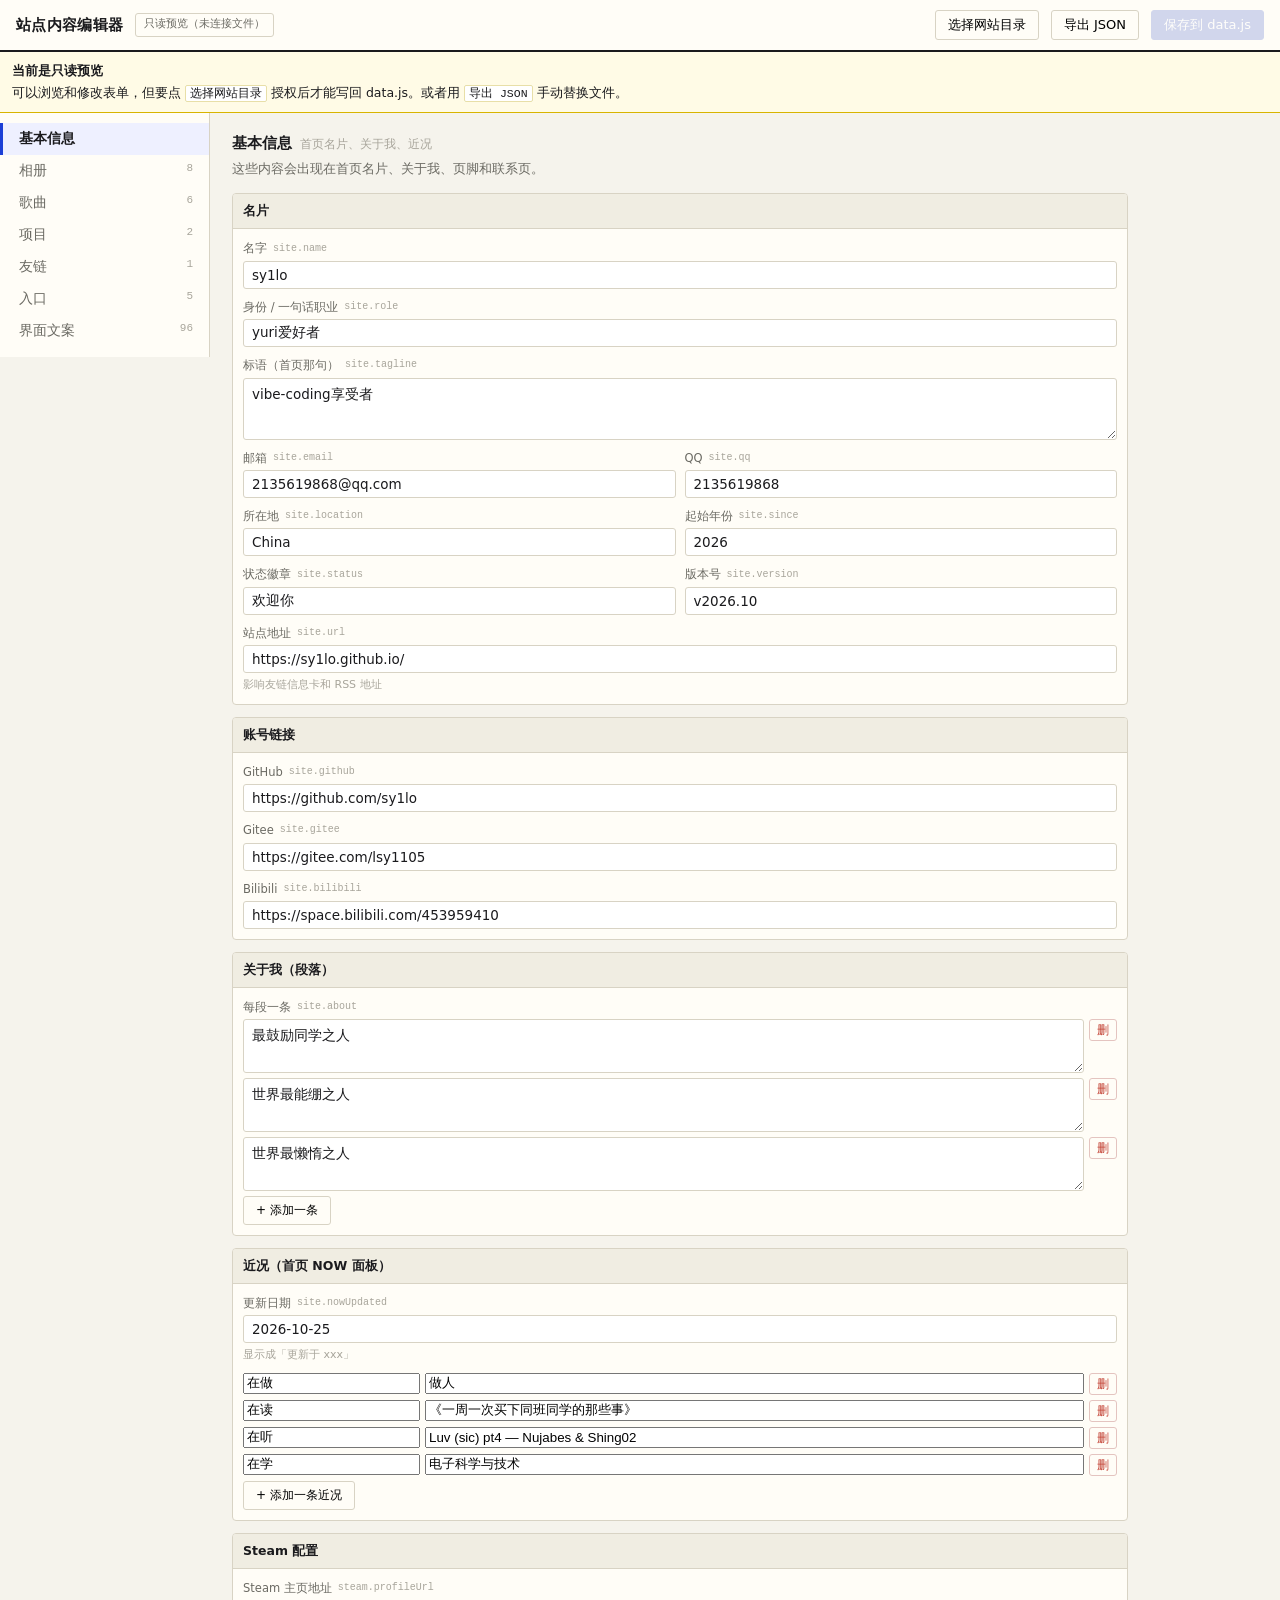
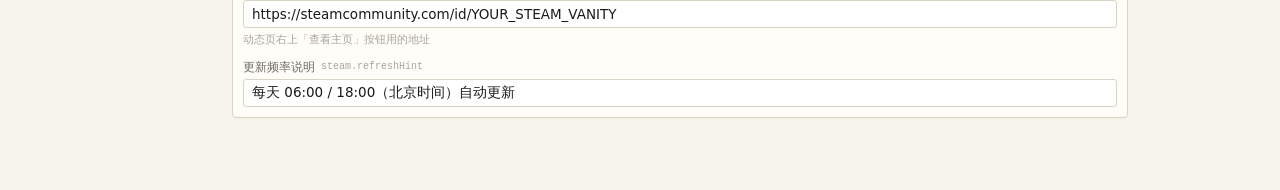
==== commit 0719aa8e: "fix(editor): thumbnails use correct relative path; add up/down reordering for photos, tracks, projec" ====
--- a/editor.html
+++ b/editor.html
@@ -126,6 +126,17 @@
     font-family: var(--mono); font-size: 11px; color: var(--faint);
   }
   .card > .card-head .grow { flex: 1 1 auto; }
+
+  /* 上移 / 下移按钮 */
+  .movebtn {
+    padding: 2px 7px;
+    font-size: 13px;
+    line-height: 1.3;
+    font-family: var(--mono);
+    min-width: 26px;
+  }
+  .movebtn:disabled { opacity: .3; cursor: not-allowed; }
+  .movebtn:not(:disabled):hover { background: #e6e9ff; border-color: var(--blue); color: var(--blue); }
   .card-body { padding: 10px; display: flex; flex-direction: column; gap: 9px; }
 
   .field { display: flex; flex-direction: column; gap: 3px; }
@@ -170,6 +181,11 @@
     width: 92px; height: 62px; object-fit: cover;
     border: 1px solid var(--line); border-radius: 3px;
     background: #eee;
+  }
+  .thumb--miss {
+    display: grid; place-items: center;
+    font-size: 10.5px; color: var(--faint);
+    background: repeating-linear-gradient(45deg, #f5f2e8 0 6px, #eee9dc 6px 12px);
   }
   .photo-head { display: flex; gap: 10px; align-items: flex-start; }
   .photo-head .meta { flex: 1 1 auto; min-width: 0; }
@@ -352,9 +368,37 @@
     );
   }
 
+  /* File System Access API 只接受单级名字，路径必须逐级进入 */
+  async function getFileByPath(root, relPath, opts = {}) {
+    const parts = relPath.split("/").filter(Boolean);
+    let dir = root;
+    for (let i = 0; i < parts.length - 1; i++) {
+      dir = await dir.getDirectoryHandle(parts[i], { create: !!opts.createDir });
+    }
+    return dir.getFileHandle(parts[parts.length - 1], { create: !!opts.create });
+  }
+
+  async function getDirByPath(root, relPath, opts = {}) {
+    const parts = relPath.split("/").filter(Boolean);
+    let dir = root;
+    for (const p of parts) {
+      dir = await dir.getDirectoryHandle(p, { create: !!opts.create });
+    }
+    return dir;
+  }
+
   async function loadFromDir(handle) {
     dirHandle = handle;
-    const fh = await handle.getFileHandle(DATA_PATH, { create: false });
+    let fh;
+    try {
+      fh = await getFileByPath(handle, DATA_PATH);
+    } catch (e) {
+      /* 常见原因：选错了文件夹（选的不是仓库根目录） */
+      throw new Error(
+        `在「${handle.name}」里找不到 ${DATA_PATH}。` +
+        `请重新选择包含 index.html 的那个文件夹（当前选的是「${handle.name}」）。`
+      );
+    }
     fileHandle = fh;
     const file = await fh.getFile();
     const text = await file.text();
@@ -582,6 +626,24 @@
     const head = el("div", "card-head");
     if (idx != null) head.appendChild(el("span", "idx", String(idx).padStart(2, "0")));
     head.appendChild(el("span", "grow", title));
+
+    /* 顺序调整：上移 / 下移 */
+    if (opts.onMove) {
+      const mk = (label, dir, tip, disabled) => {
+        const b = el("button", "movebtn", label);
+        b.type = "button";
+        b.title = tip;
+        b.disabled = !!disabled;
+        b.addEventListener("click", () => {
+          opts.onMove(dir);
+          markDirty();
+        });
+        return b;
+      };
+      head.appendChild(mk("↑", -1, "上移一位", opts.isFirst));
+      head.appendChild(mk("↓", 1, "下移一位", opts.isLast));
+    }
+
     if (opts.onDelete) {
       const d = el("button", null, "删除");
       d.type = "button";
@@ -599,6 +661,14 @@
     c.appendChild(body);
     bodyBuilder(body);
     return c;
+  }
+
+  /* 通用：交换数组两项并重渲染 */
+  function moveItem(arr, from, to, rerender) {
+    if (to < 0 || to >= arr.length) return;
+    const [item] = arr.splice(from, 1);
+    arr.splice(to, 0, item);
+    rerender();
   }
 
   /* ============================================================
@@ -747,9 +817,15 @@
       const c = card(p.caption || "(未命名)", i + 1, (body) => {
         const head = el("div", "photo-head");
         const img = el("img", "thumb");
-        img.src = "../" + p.src;
-        img.alt = "";
+        /* editor.html 与 index.html 同级，直接用相对路径即可 */
+        img.src = p.src;
+        img.alt = p.caption || "";
         img.loading = "lazy";
+        img.addEventListener("error", () => {
+          img.style.display = "none";
+          const ph = el("div", "thumb thumb--miss", "找不到图片");
+          head.insertBefore(ph, head.firstChild);
+        }, { once: true });
         head.appendChild(img);
 
         const meta = el("div", "meta");
@@ -767,6 +843,9 @@
         body.appendChild(el("div", "hintline",
           `尺寸 ${p.w}×${p.h}（自动读取，一般不用改）`));
       }, {
+        onMove: (dir) => moveItem(DATA.photos, i, i + dir, render),
+        isFirst: i === 0,
+        isLast: i === DATA.photos.length - 1,
         onDelete: () => {
           DATA.photos.splice(i, 1);
           render();
@@ -793,8 +872,7 @@
       let finalName = name;
       if (dirHandle) {
         try {
-          const photoDir = await dirHandle.getDirectoryHandle("assets")
-            .then((d) => d.getDirectoryHandle("photos"));
+          const photoDir = await getDirByPath(dirHandle, "assets/photos", { create: true });
           const dest = await photoDir.getFileHandle(name, { create: true });
           const w2 = await dest.createWritable();
           await w2.write(file);
@@ -884,6 +962,9 @@
 
         body.appendChild(listField("听感备注（每行一条）", t.note, (arr) => (t.note = arr), { key: "tracks[].note" }));
       }, {
+        onMove: (dir) => moveItem(DATA.tracks, i, i + dir, render),
+        isFirst: i === 0,
+        isLast: i === DATA.tracks.length - 1,
         onDelete: () => { DATA.tracks.splice(i, 1); render(); }
       });
       main.appendChild(c);
@@ -916,8 +997,7 @@
 
       if (dirHandle) {
         try {
-          const audioDir = await dirHandle.getDirectoryHandle("assets")
-            .then((d) => d.getDirectoryHandle("audio"));
+          const audioDir = await getDirByPath(dirHandle, "assets/audio", { create: true });
           const dest = await audioDir.getFileHandle(name, { create: true });
           const w = await dest.createWritable();
           await w.write(file);
@@ -1032,6 +1112,9 @@
           p.tags = v.split(",").map((s) => s.trim()).filter(Boolean);
         }, { key: "projects[].tags" }));
       }, {
+        onMove: (dir) => moveItem(DATA.projects, i, i + dir, render),
+        isFirst: i === 0,
+        isLast: i === DATA.projects.length - 1,
         onDelete: () => { DATA.projects.splice(i, 1); render(); }
       });
       main.appendChild(c);
@@ -1067,6 +1150,9 @@
           f.tags = v.split(",").map((s) => s.trim()).filter(Boolean);
         }, { key: "friends[].tags" }));
       }, {
+        onMove: (dir) => moveItem(DATA.friends, i, i + dir, render),
+        isFirst: i === 0,
+        isLast: i === DATA.friends.length - 1,
         onDelete: () => { DATA.friends.splice(i, 1); render(); }
       });
       main.appendChild(c);
@@ -1102,6 +1188,9 @@
         body.appendChild(field("显示值", s.handle, (v) => (s.handle = v), { key: "socials[].handle" }));
         body.appendChild(field("链接", s.url, (v) => (s.url = v), { key: "socials[].url" }));
       }, {
+        onMove: (dir) => moveItem(DATA.socials, i, i + dir, render),
+        isFirst: i === 0,
+        isLast: i === DATA.socials.length - 1,
         onDelete: () => { DATA.socials.splice(i, 1); render(); }
       });
       main.appendChild(c);
